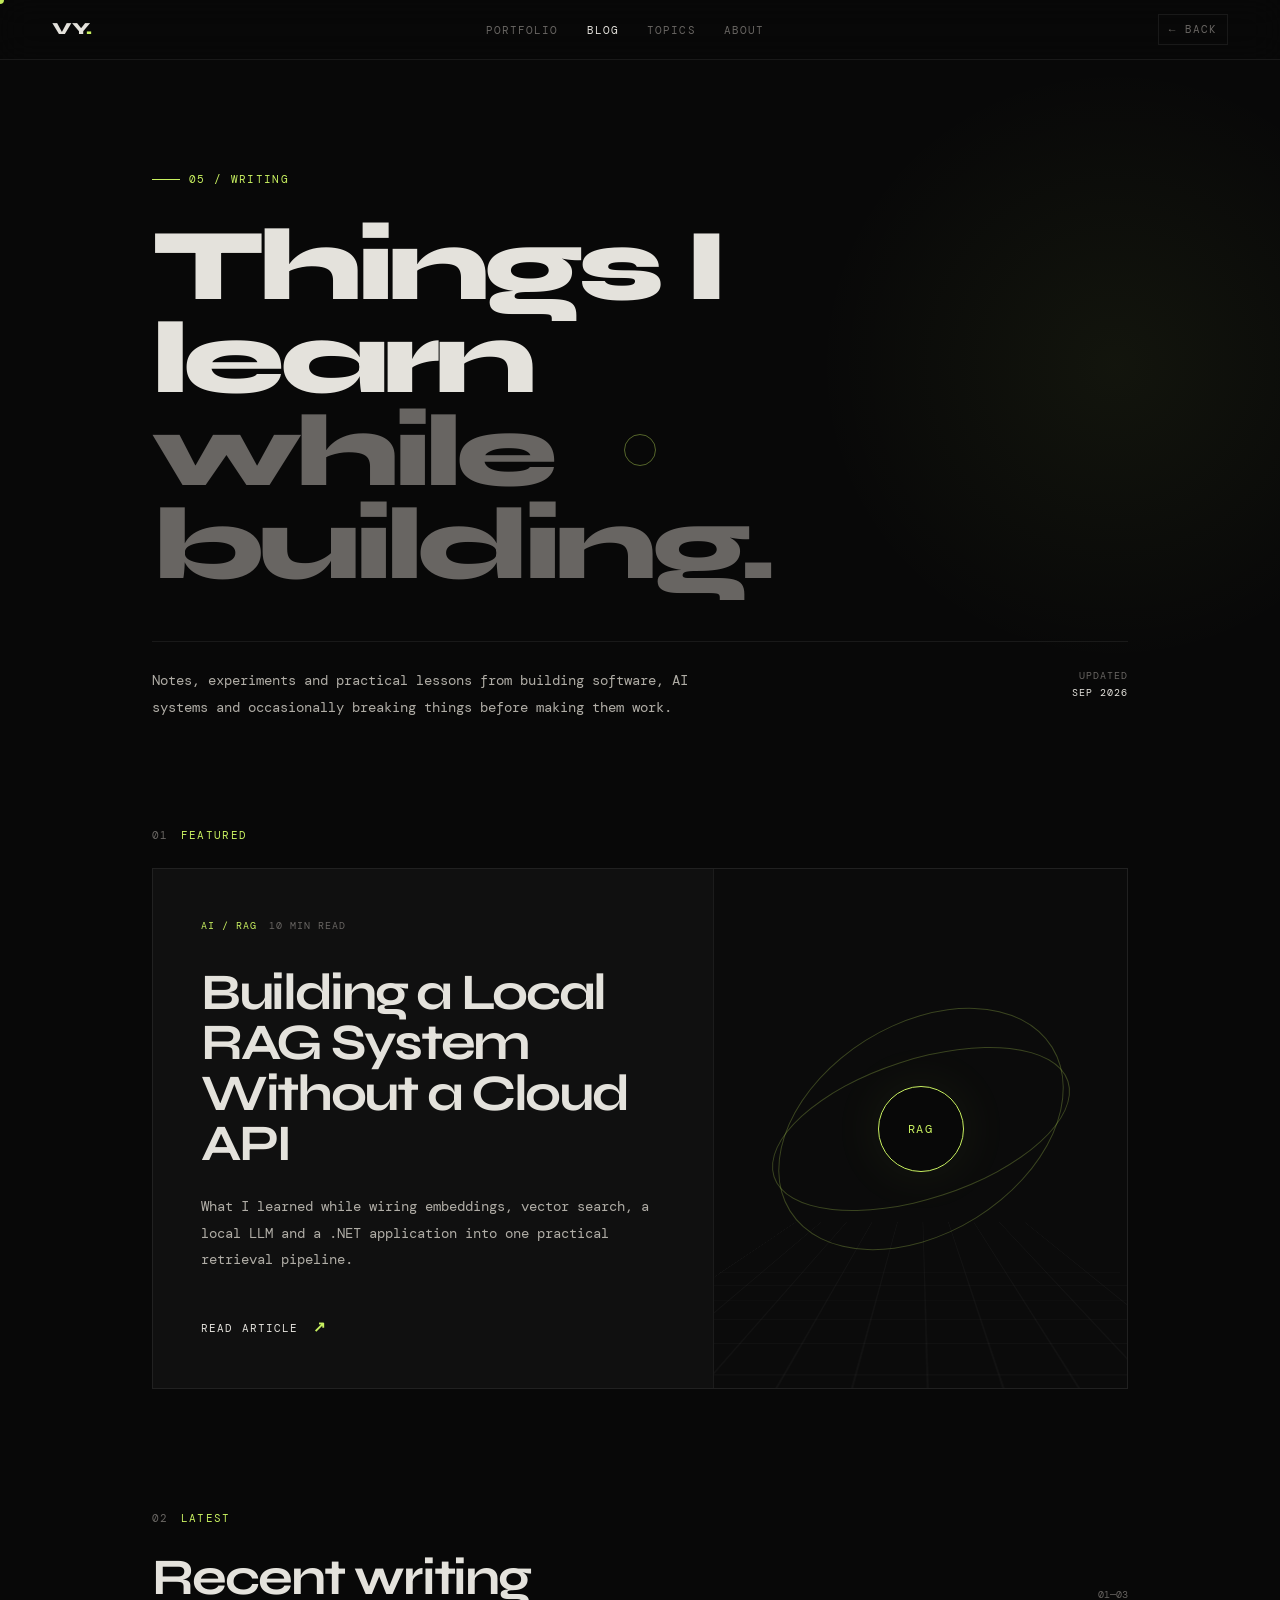
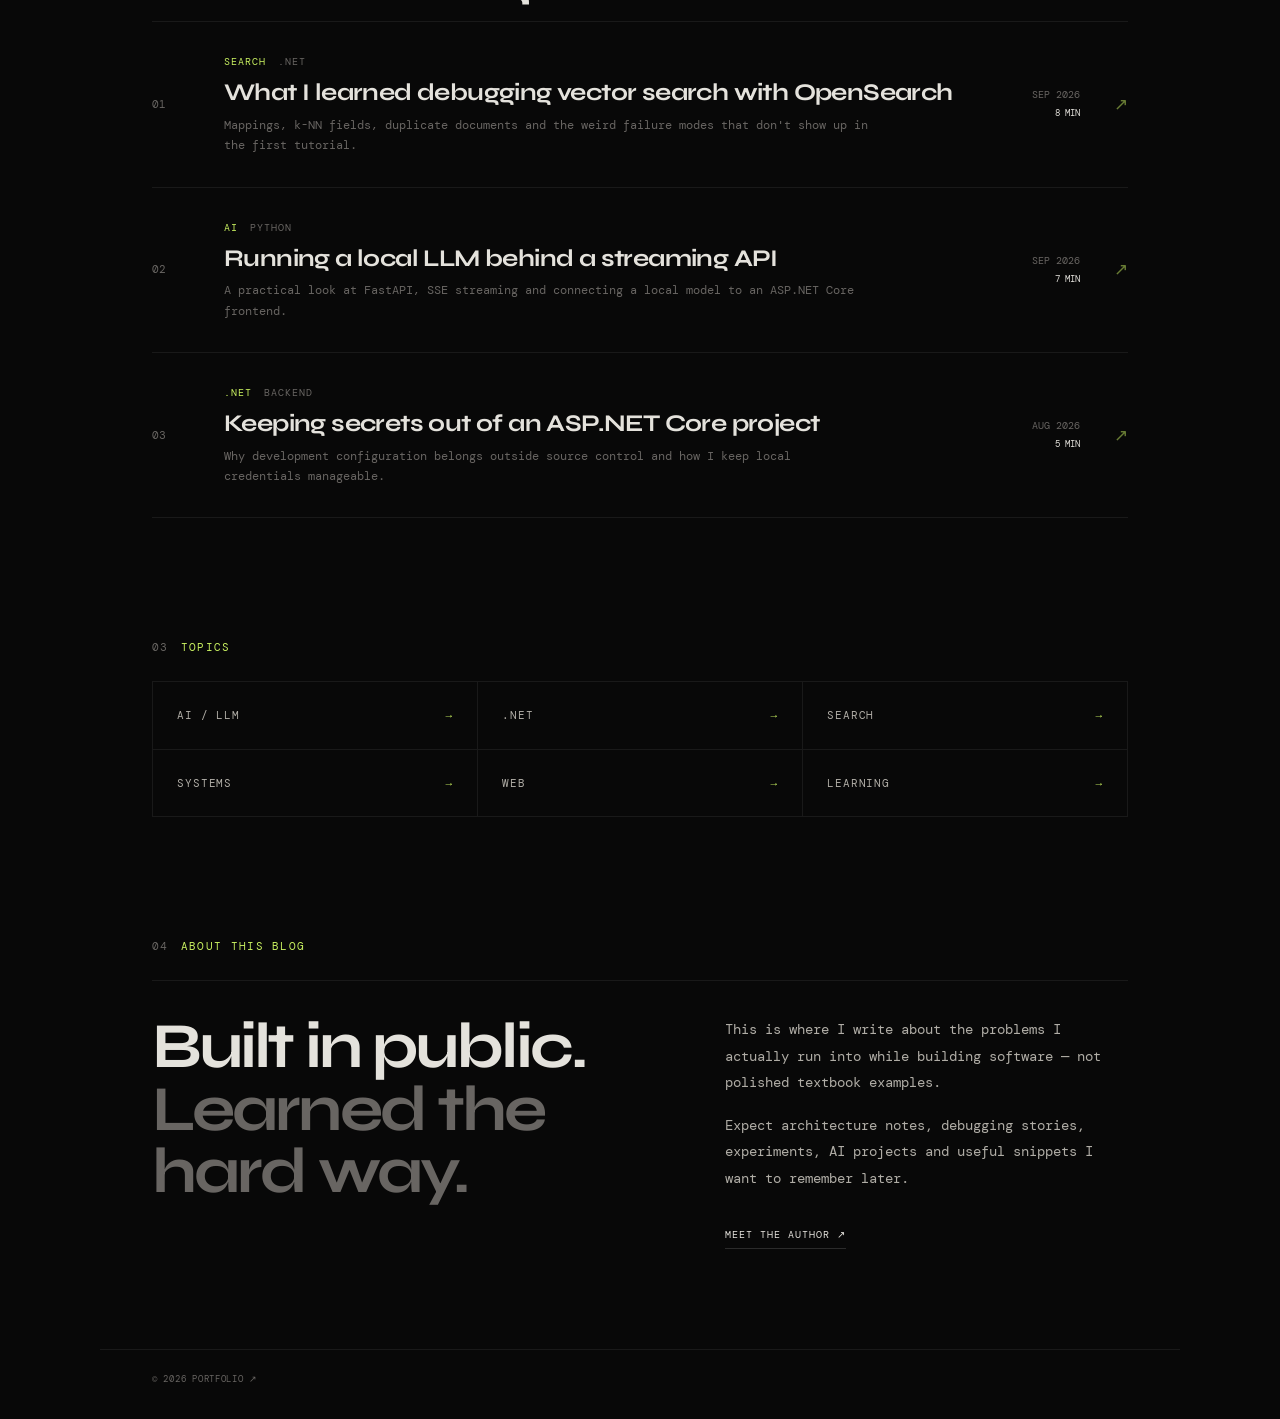
==== blog/index.html @ c9b5638d "Adding Blog" ====
<!doctype html>
<html lang="en">
<head>
  <meta charset="utf-8">
  <meta name="viewport" content="width=device-width, initial-scale=1">
  <meta name="theme-color" content="#080808">
  <title>Blog — Vipul Aryan Yadav</title>
  <meta name="description" content="Notes on software engineering, AI, local LLMs, .NET, search systems and things I learn while building.">
  <link rel="canonical" href="https://vipularyan.com/blog/">
  <meta property="og:title" content="Blog — Vipul Aryan Yadav">
  <meta property="og:description" content="Notes on software engineering, AI, local LLMs, .NET and things I learn while building.">
  <meta property="og:type" content="website">
  <meta property="og:url" content="https://vipularyan.com/blog/">
  <link rel="preconnect" href="https://fonts.googleapis.com">
  <link rel="preconnect" href="https://fonts.gstatic.com" crossorigin>
  <link href="https://fonts.googleapis.com/css2?family=DM+Mono:wght@300;400;500&family=Syne:wght@400;600;700;800&display=swap" rel="stylesheet">
  <link rel="stylesheet" href="blog.css">
</head>
<body>
  <div id="cur"></div>
  <div id="cur-ring"></div>

  <nav>
    <a class="logo" href="../">VY<em>.</em></a>
    <ul class="nav-links">
      <li><a href="../index.html">Portfolio</a></li>
      <li><a class="active" href="./">Blog</a></li>
      <li><a href="#topics">Topics</a></li>
      <li><a href="#about">About</a></li>
    </ul>
    <a class="nav-back" href="../">← Back</a>
  </nav>

  <main>
    <header class="blog-hero wrap reveal">
      <div class="eyebrow"><span></span> 05 / WRITING</div>
      <h1>Things I learn<br><i>while building.</i></h1>
      <div class="hero-bottom">
        <p>Notes, experiments and practical lessons from building software, AI systems and occasionally breaking things before making them work.</p>
        <div class="hero-meta">UPDATED<br><strong>SEP 2026</strong></div>
      </div>
    </header>

    <section class="featured wrap reveal" aria-labelledby="featured-title">
      <div class="section-label"><span>01</span> FEATURED</div>
      <a class="featured-card" href="./posts/building-local-rag.html">
        <div class="featured-copy">
          <div class="post-meta"><span>AI / RAG</span><span>10 MIN READ</span></div>
          <h2 id="featured-title">Building a Local RAG System<br>Without a Cloud API</h2>
          <p>What I learned while wiring embeddings, vector search, a local LLM and a .NET application into one practical retrieval pipeline.</p>
          <div class="read-link">READ ARTICLE <b>↗</b></div>
        </div>
        <div class="featured-art" aria-hidden="true">
          <div class="art-grid"></div>
          <div class="art-orbit orbit-a"></div>
          <div class="art-orbit orbit-b"></div>
          <div class="art-core">RAG</div>
        </div>
      </a>
    </section>

    <section class="posts wrap reveal" id="latest" aria-labelledby="latest-title">
      <div class="section-label"><span>02</span> LATEST</div>
      <div class="section-title-row">
        <h2 id="latest-title">Recent writing</h2>
        <span>01—03</span>
      </div>

      <div class="post-list">
        <a class="post-row" href="./posts/opensearch-vector-search.html">
          <div class="post-number">01</div>
          <div class="post-main">
            <div class="post-tags"><span>SEARCH</span><span>.NET</span></div>
            <h3>What I learned debugging vector search with OpenSearch</h3>
            <p>Mappings, k-NN fields, duplicate documents and the weird failure modes that don't show up in the first tutorial.</p>
          </div>
          <div class="post-date">SEP 2026<br><small>8 MIN</small></div>
          <div class="arrow">↗</div>
        </a>

        <a class="post-row" href="./posts/local-llm-api.html">
          <div class="post-number">02</div>
          <div class="post-main">
            <div class="post-tags"><span>AI</span><span>PYTHON</span></div>
            <h3>Running a local LLM behind a streaming API</h3>
            <p>A practical look at FastAPI, SSE streaming and connecting a local model to an ASP.NET Core frontend.</p>
          </div>
          <div class="post-date">SEP 2026<br><small>7 MIN</small></div>
          <div class="arrow">↗</div>
        </a>

        <a class="post-row" href="./posts/dotnet-secrets.html">
          <div class="post-number">03</div>
          <div class="post-main">
            <div class="post-tags"><span>.NET</span><span>BACKEND</span></div>
            <h3>Keeping secrets out of an ASP.NET Core project</h3>
            <p>Why development configuration belongs outside source control and how I keep local credentials manageable.</p>
          </div>
          <div class="post-date">AUG 2026<br><small>5 MIN</small></div>
          <div class="arrow">↗</div>
        </a>
      </div>
    </section>

    <section class="topics wrap reveal" id="topics" aria-labelledby="topics-title">
      <div class="section-label"><span>03</span> TOPICS</div>
      <div class="topic-grid" id="topics-title">
        <a href="#latest">AI / LLM <span>→</span></a>
        <a href="#latest">.NET <span>→</span></a>
        <a href="#latest">SEARCH <span>→</span></a>
        <a href="#latest">SYSTEMS <span>→</span></a>
        <a href="#latest">WEB <span>→</span></a>
        <a href="#latest">LEARNING <span>→</span></a>
      </div>
    </section>

    <section class="about wrap reveal" id="about" aria-labelledby="about-title">
      <div class="section-label"><span>04</span> ABOUT THIS BLOG</div>
      <div class="about-grid">
        <h2 id="about-title">Built in public.<br><i>Learned the hard way.</i></h2>
        <div>
          <p>This is where I write about the problems I actually run into while building software — not polished textbook examples.</p>
          <p>Expect architecture notes, debugging stories, experiments, AI projects and useful snippets I want to remember later.</p>
          <a class="text-link" href="../">MEET THE AUTHOR ↗</a>
        </div>
      </div>
    </section>
  </main>

  <footer class="wrap">
    <span>© <span id="blog-yr"> VIPUL YADAV</span>
    <a href="../index.html">PORTFOLIO ↗</a>
  </footer>

  <script src="blog.js"></script>
</body>
</html>
---- blog/blog.css ----
*,*::before,*::after{box-sizing:border-box;margin:0;padding:0}
:root{--bg:#080808;--bg2:#101010;--bg3:#161616;--b:rgba(255,255,255,.07);--bh:rgba(255,255,255,.14);--text:#e4e2dc;--mid:#b0ada6;--muted:#686562;--accent:#c8f060;--blue:#5ec5e8;--fd:'Syne',sans-serif;--fm:'DM Mono',monospace}
html{scroll-behavior:smooth}body{background:var(--bg);color:var(--text);font-family:var(--fm);font-size:14px;line-height:1.7;overflow-x:hidden}a{color:inherit}::-webkit-scrollbar{width:3px}::-webkit-scrollbar-track{background:var(--bg)}::-webkit-scrollbar-thumb{background:var(--bh);border-radius:2px}
*{cursor:none!important}#cur{position:fixed;width:8px;height:8px;background:var(--accent);border-radius:50%;pointer-events:none;z-index:9999;transform:translate(-50%,-50%);mix-blend-mode:difference;transition:width .2s,height .2s}#cur-ring{position:fixed;width:32px;height:32px;border:1px solid var(--accent);border-radius:50%;pointer-events:none;z-index:9998;transform:translate(-50%,-50%);opacity:.4;transition:width .3s,height .3s,opacity .3s}
nav{position:fixed;inset:0 0 auto;z-index:200;display:flex;justify-content:space-between;align-items:center;padding:0 52px;height:60px;border-bottom:1px solid var(--b);background:rgba(8,8,8,.88);backdrop-filter:blur(16px)}.logo{font-family:var(--fd);font-weight:800;font-size:17px;text-decoration:none;letter-spacing:-.02em}.logo em{color:var(--accent);font-style:normal}.nav-links{display:flex;gap:28px;list-style:none;align-items:center}.nav-links a,.nav-back{color:var(--muted);text-decoration:none;font-size:11px;letter-spacing:.1em;text-transform:uppercase;transition:color .2s}.nav-links a:hover,.nav-links a.active,.nav-back:hover{color:var(--text)}.nav-back{border:1px solid var(--b);padding:5px 10px}.wrap{max-width:1080px;margin:0 auto;padding-left:52px;padding-right:52px}
.blog-hero{padding-top:170px;padding-bottom:105px;min-height:620px;display:flex;flex-direction:column;justify-content:center;position:relative}.blog-hero:after{content:'';position:absolute;width:650px;height:650px;right:-260px;top:40px;background:radial-gradient(circle,rgba(200,240,96,.055),transparent 65%);pointer-events:none}.eyebrow,.section-label{font-size:11px;letter-spacing:.12em;color:var(--accent);text-transform:uppercase}.eyebrow{display:flex;align-items:center;gap:9px;margin-bottom:30px}.eyebrow span{width:28px;height:1px;background:var(--accent)}h1{font-family:var(--fd);font-size:clamp(58px,8vw,104px);line-height:.91;letter-spacing:-.055em;font-weight:800;max-width:900px}h1 i,h2 i{font-style:normal;color:var(--muted)}.hero-bottom{margin-top:50px;border-top:1px solid var(--b);padding-top:25px;display:flex;justify-content:space-between;gap:40px}.hero-bottom p{max-width:590px;color:var(--mid);font-size:14px;line-height:1.9}.hero-meta{font-size:10px;line-height:1.7;letter-spacing:.1em;color:var(--muted);text-align:right;white-space:nowrap}.hero-meta strong{color:var(--text);font-weight:400}
section{padding-bottom:120px}.section-label{margin-bottom:24px;display:flex;gap:12px}.section-label span{color:var(--muted)}.featured-card{display:grid;grid-template-columns:1.15fr .85fr;background:var(--bg2);border:1px solid var(--b);text-decoration:none;min-height:450px;overflow:hidden;transition:border-color .3s,background .3s}.featured-card:hover{border-color:var(--bh);background:#121212}.featured-copy{padding:48px;display:flex;flex-direction:column}.post-meta,.post-tags{display:flex;gap:12px;flex-wrap:wrap;font-size:10px;letter-spacing:.1em;color:var(--muted)}.post-meta span:first-child,.post-tags span:first-child{color:var(--accent)}.featured-copy h2{font-family:var(--fd);font-size:clamp(34px,4vw,57px);line-height:.98;letter-spacing:-.045em;margin:34px 0 24px}.featured-copy p{color:var(--mid);max-width:560px;line-height:1.9}.read-link{margin-top:auto;padding-top:42px;font-size:11px;letter-spacing:.1em;color:var(--text)}.read-link b{color:var(--accent);font-size:15px;margin-left:7px}.featured-art{position:relative;overflow:hidden;border-left:1px solid var(--b);background:#0b0b0b;min-height:400px}.art-grid{position:absolute;inset:0;background-image:linear-gradient(rgba(255,255,255,.045) 1px,transparent 1px),linear-gradient(90deg,rgba(255,255,255,.045) 1px,transparent 1px);background-size:42px 42px;transform:perspective(400px) rotateX(58deg) scale(1.8);transform-origin:center bottom;opacity:.7}.art-orbit{position:absolute;border:1px solid rgba(200,240,96,.25);border-radius:50%;left:50%;top:50%;transform:translate(-50%,-50%) rotate(-18deg)}.orbit-a{width:310px;height:140px}.orbit-b{width:210px;height:310px;transform:translate(-50%,-50%) rotate(58deg)}.art-core{position:absolute;left:50%;top:50%;transform:translate(-50%,-50%);width:86px;height:86px;border:1px solid var(--accent);border-radius:50%;display:grid;place-items:center;color:var(--accent);font-size:12px;letter-spacing:.12em;background:rgba(8,8,8,.75);box-shadow:0 0 55px rgba(200,240,96,.07)}
.section-title-row{display:flex;align-items:end;justify-content:space-between;border-bottom:1px solid var(--b);padding-bottom:18px}.section-title-row h2{font-family:var(--fd);font-size:clamp(30px,4vw,52px);letter-spacing:-.04em;line-height:1}.section-title-row>span{font-size:10px;color:var(--muted)}.post-row{display:grid;grid-template-columns:48px minmax(0,1fr) 100px 24px;gap:24px;align-items:center;padding:31px 0;border-bottom:1px solid var(--b);text-decoration:none;transition:padding .25s,border-color .25s}.post-row:hover{padding-left:10px;border-color:var(--bh)}.post-number{color:var(--muted);font-size:11px}.post-main h3{font-family:var(--fd);font-size:24px;line-height:1.15;letter-spacing:-.025em;margin:9px 0 8px}.post-main p{font-size:12px;color:var(--muted);max-width:650px}.post-date{font-size:10px;color:var(--muted);line-height:1.8;text-align:right}.post-date small{color:var(--text);font-size:9px}.arrow{color:var(--accent);font-size:17px;text-align:right;opacity:.5;transition:opacity .2s,transform .2s}.post-row:hover .arrow{opacity:1;transform:translate(2px,-2px)}
.topic-grid{display:grid;grid-template-columns:repeat(3,1fr);border-top:1px solid var(--b);border-left:1px solid var(--b)}.topic-grid a{padding:24px;border-right:1px solid var(--b);border-bottom:1px solid var(--b);text-decoration:none;font-size:11px;letter-spacing:.08em;color:var(--mid);display:flex;justify-content:space-between;transition:background .2s,color .2s}.topic-grid a:hover{background:var(--bg2);color:var(--text)}.topic-grid span{color:var(--accent)}.about{padding-bottom:100px}.about-grid{display:grid;grid-template-columns:1.1fr .9fr;gap:80px;border-top:1px solid var(--b);padding-top:35px}.about-grid h2{font-family:var(--fd);font-size:clamp(36px,5vw,64px);line-height:.98;letter-spacing:-.045em}.about-grid p{color:var(--mid);line-height:1.9;margin-bottom:16px}.text-link{display:inline-block;margin-top:18px;color:var(--text);font-size:10px;letter-spacing:.1em;text-decoration:none;border-bottom:1px solid var(--bh);padding-bottom:5px}.text-link:hover{color:var(--accent);border-color:var(--accent)}footer{border-top:1px solid var(--b);padding-top:22px;padding-bottom:32px;display:flex;justify-content:space-between;color:var(--muted);font-size:9px;letter-spacing:.08em}footer a{text-decoration:none}footer a:hover{color:var(--text)}.reveal{opacity:0;transform:translateY(18px);transition:opacity .7s ease,transform .7s ease}.reveal.visible{opacity:1;transform:none}
@media(max-width:800px){nav{padding:0 20px}.nav-links{gap:13px}.nav-links li:nth-child(3),.nav-links li:nth-child(4){display:none}.nav-back{display:none}.wrap{padding-left:20px;padding-right:20px}.blog-hero{padding-top:130px;padding-bottom:75px;min-height:560px}h1{font-size:clamp(52px,15vw,78px)}.hero-bottom{margin-top:36px;display:block}.hero-meta{text-align:left;margin-top:22px}.featured-card{grid-template-columns:1fr}.featured-art{border-left:0;border-top:1px solid var(--b);min-height:270px}.featured-copy{padding:28px}.featured-copy h2{font-size:38px}.post-row{grid-template-columns:30px minmax(0,1fr) 20px;gap:12px}.post-date{display:none}.post-main h3{font-size:20px}.post-main p{font-size:11px}.topic-grid{grid-template-columns:1fr 1fr}.about-grid{grid-template-columns:1fr;gap:30px}section{padding-bottom:90px}}
@media(pointer:coarse){*{cursor:auto!important}#cur,#cur-ring{display:none}}
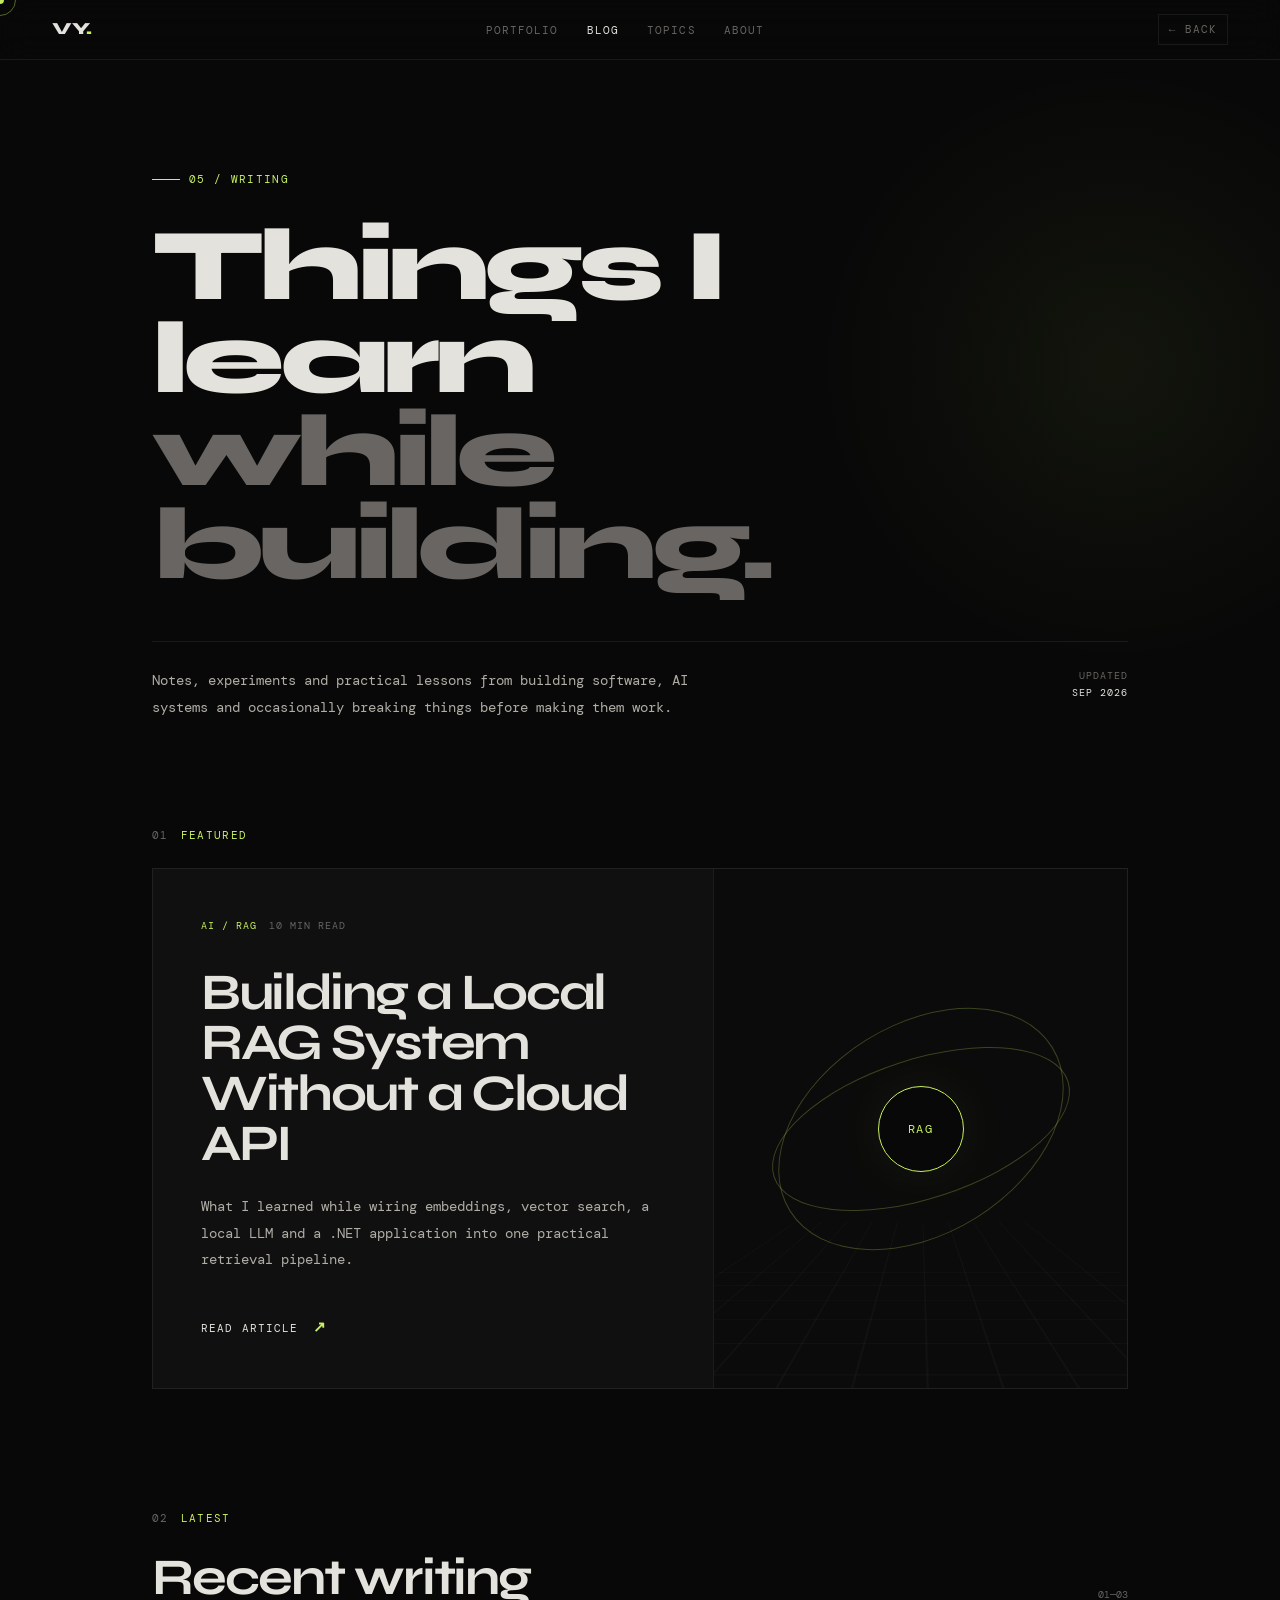
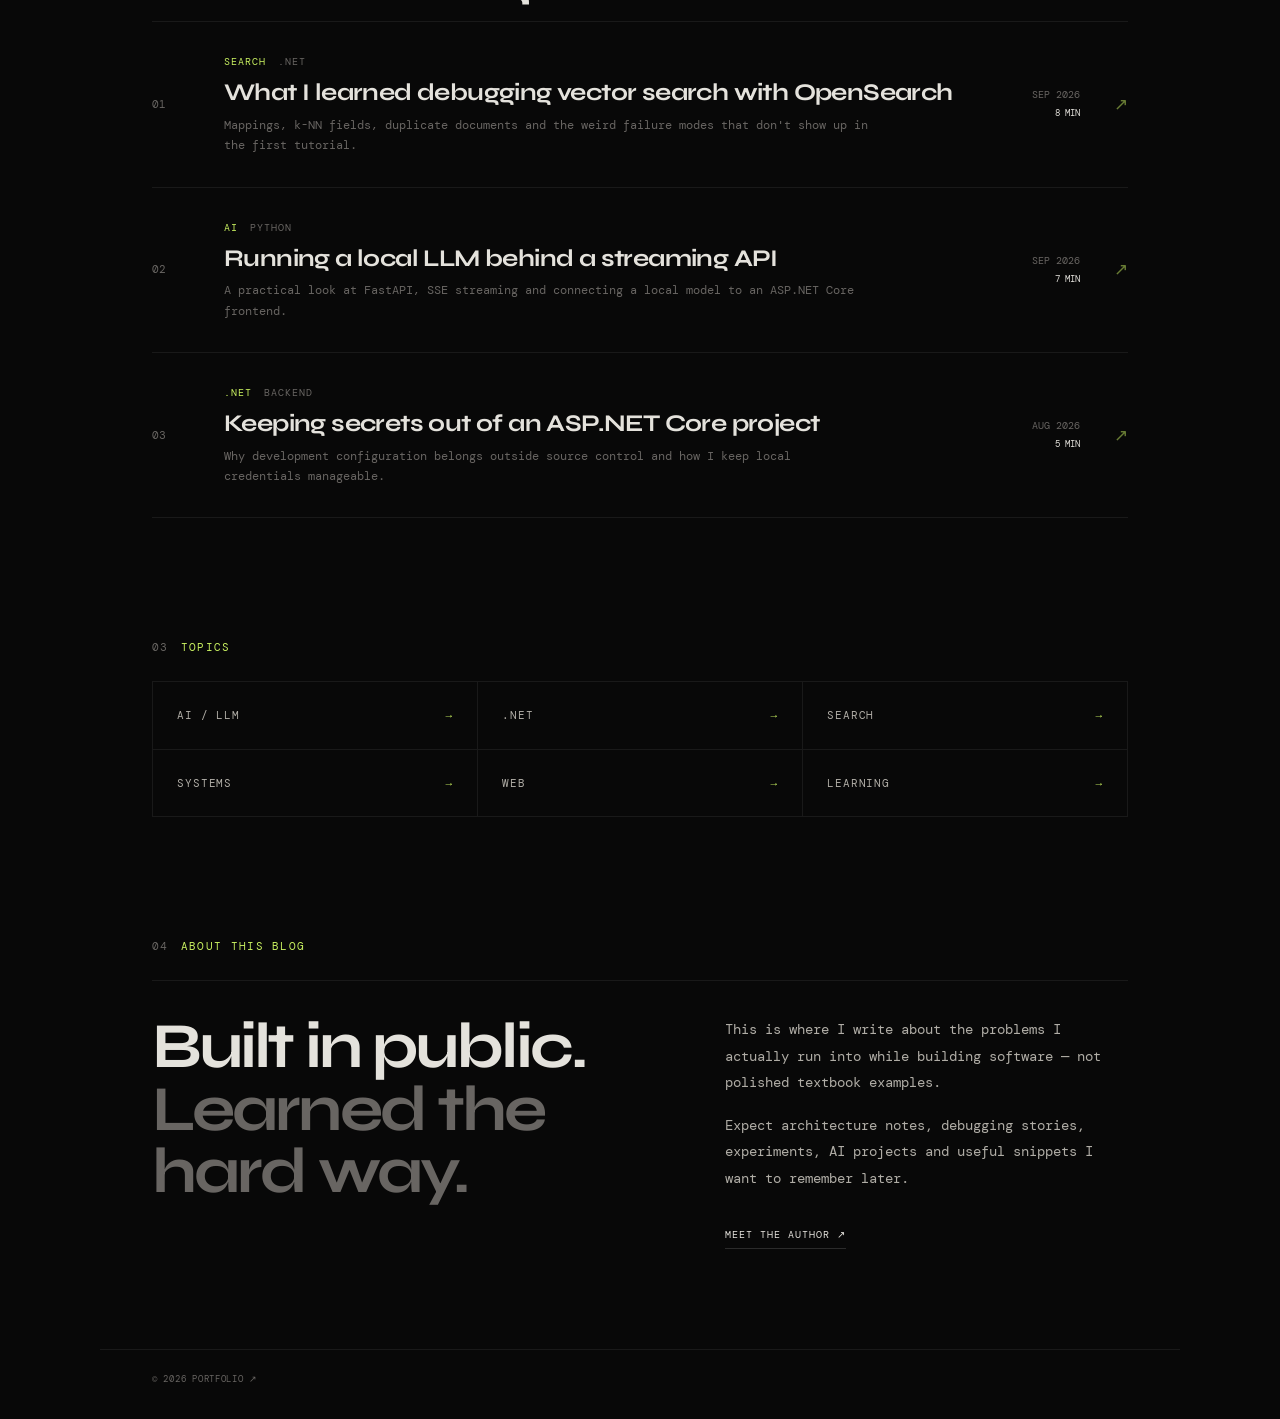
==== commit f3ff1ab4: "Update Portfolio link in navigation" ====
--- a/blog/index.html
+++ b/blog/index.html
@@ -23,7 +23,7 @@
   <nav>
     <a class="logo" href="../">VY<em>.</em></a>
     <ul class="nav-links">
-      <li><a href="../index.html">Portfolio</a></li>
+      <li><a href="../">Portfolio</a></li>
       <li><a class="active" href="./">Blog</a></li>
       <li><a href="#topics">Topics</a></li>
       <li><a href="#about">About</a></li>
